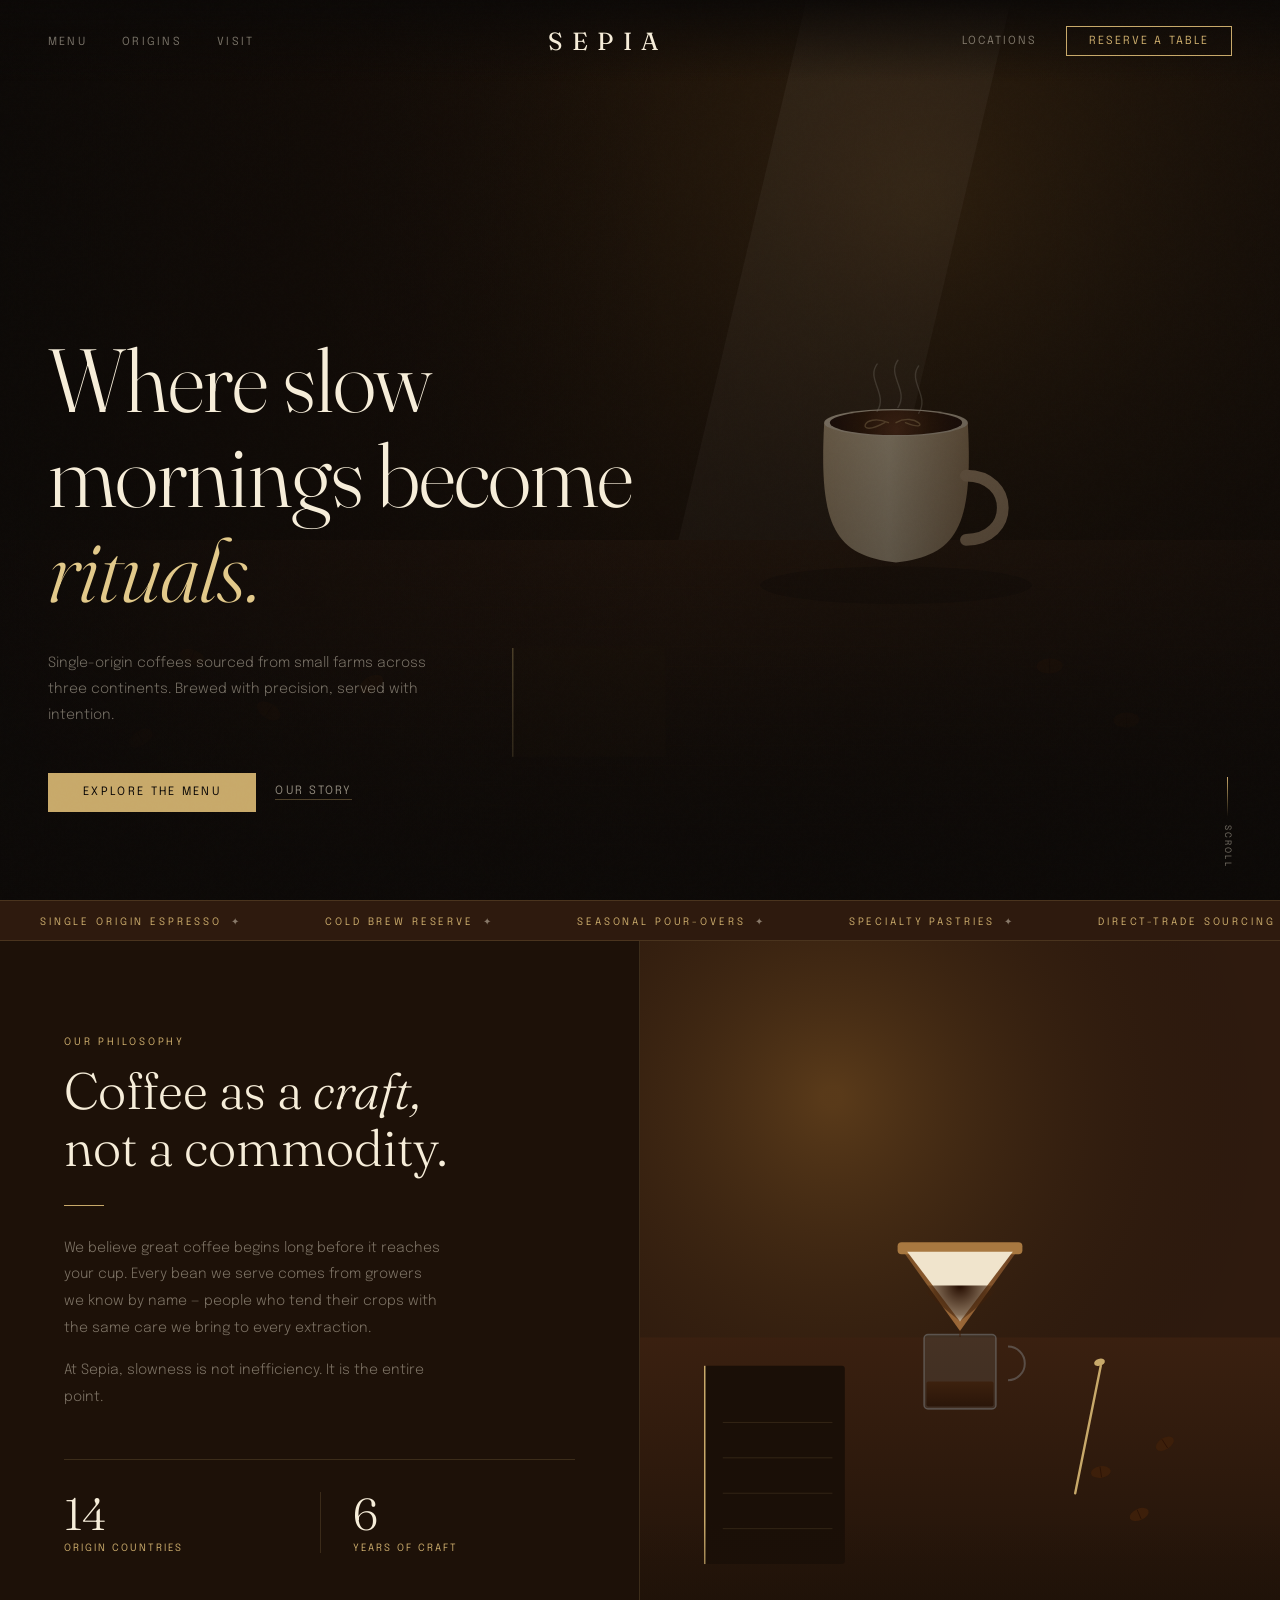
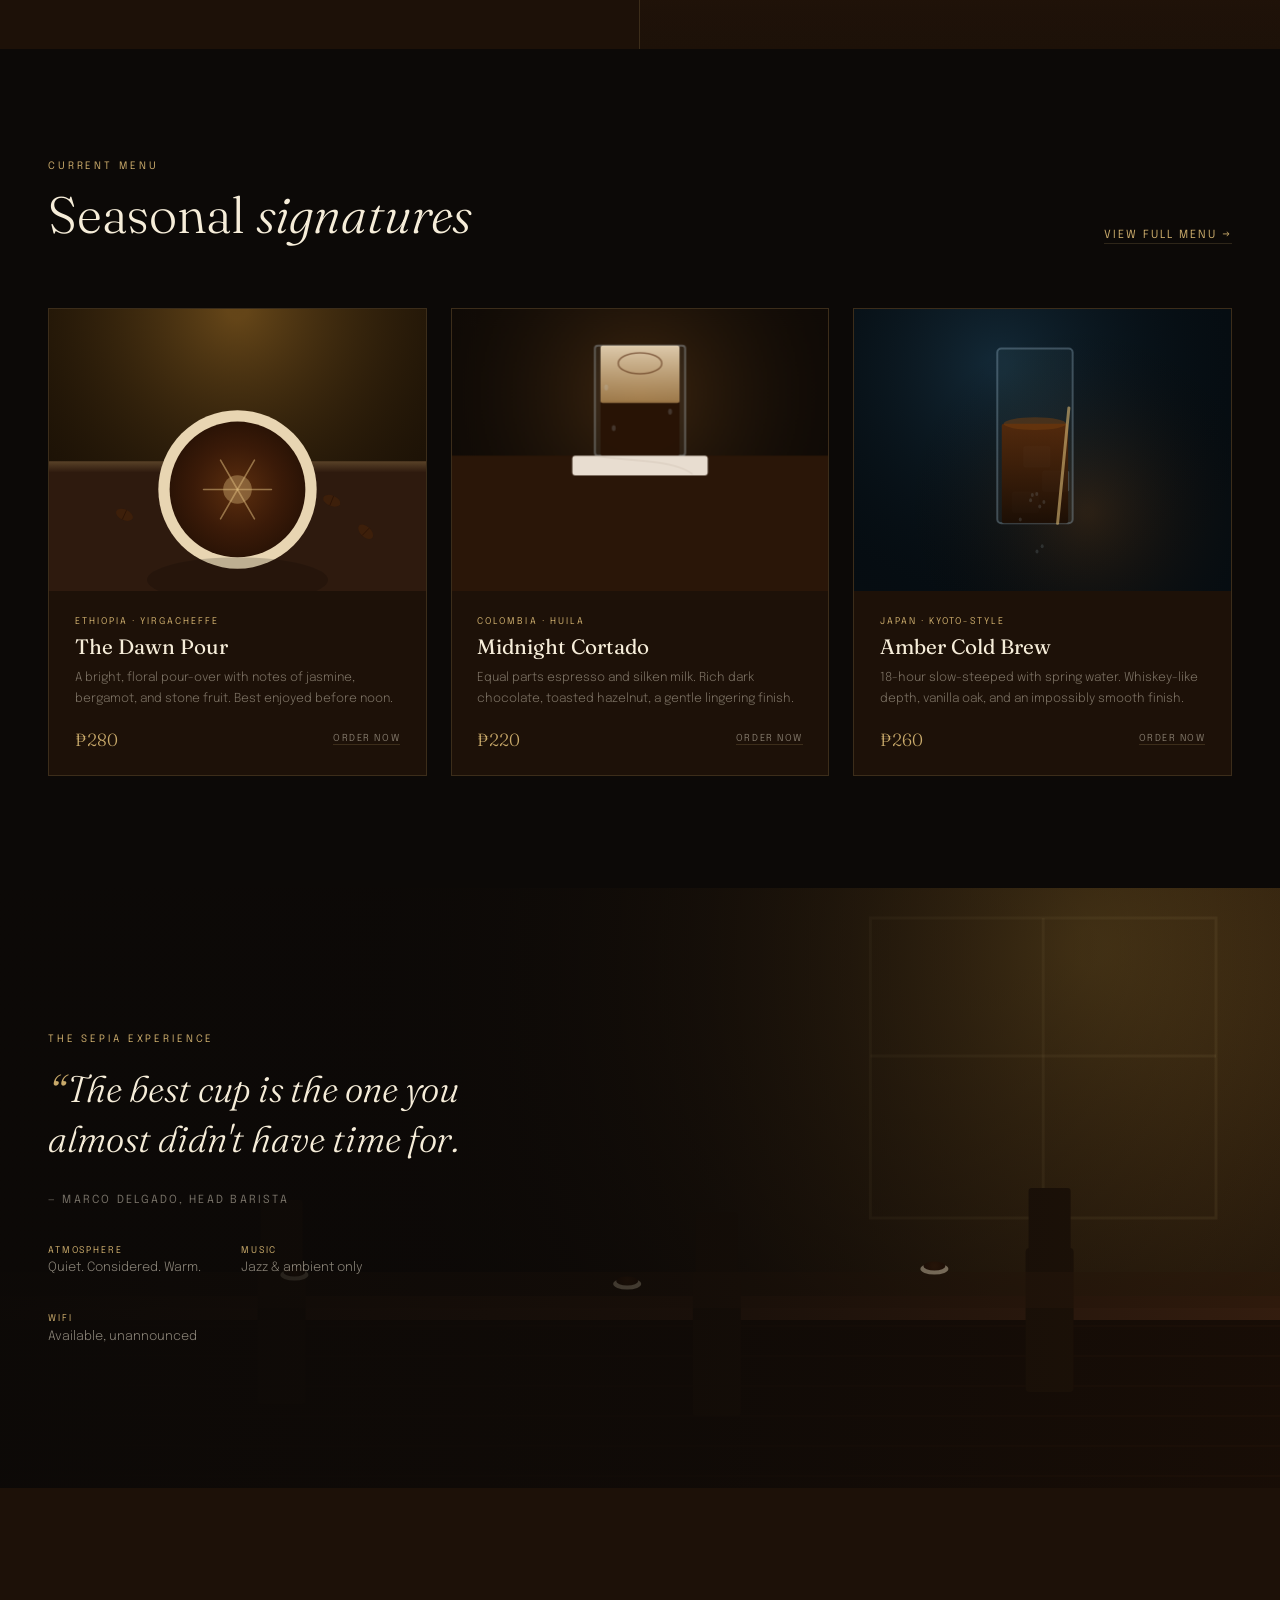
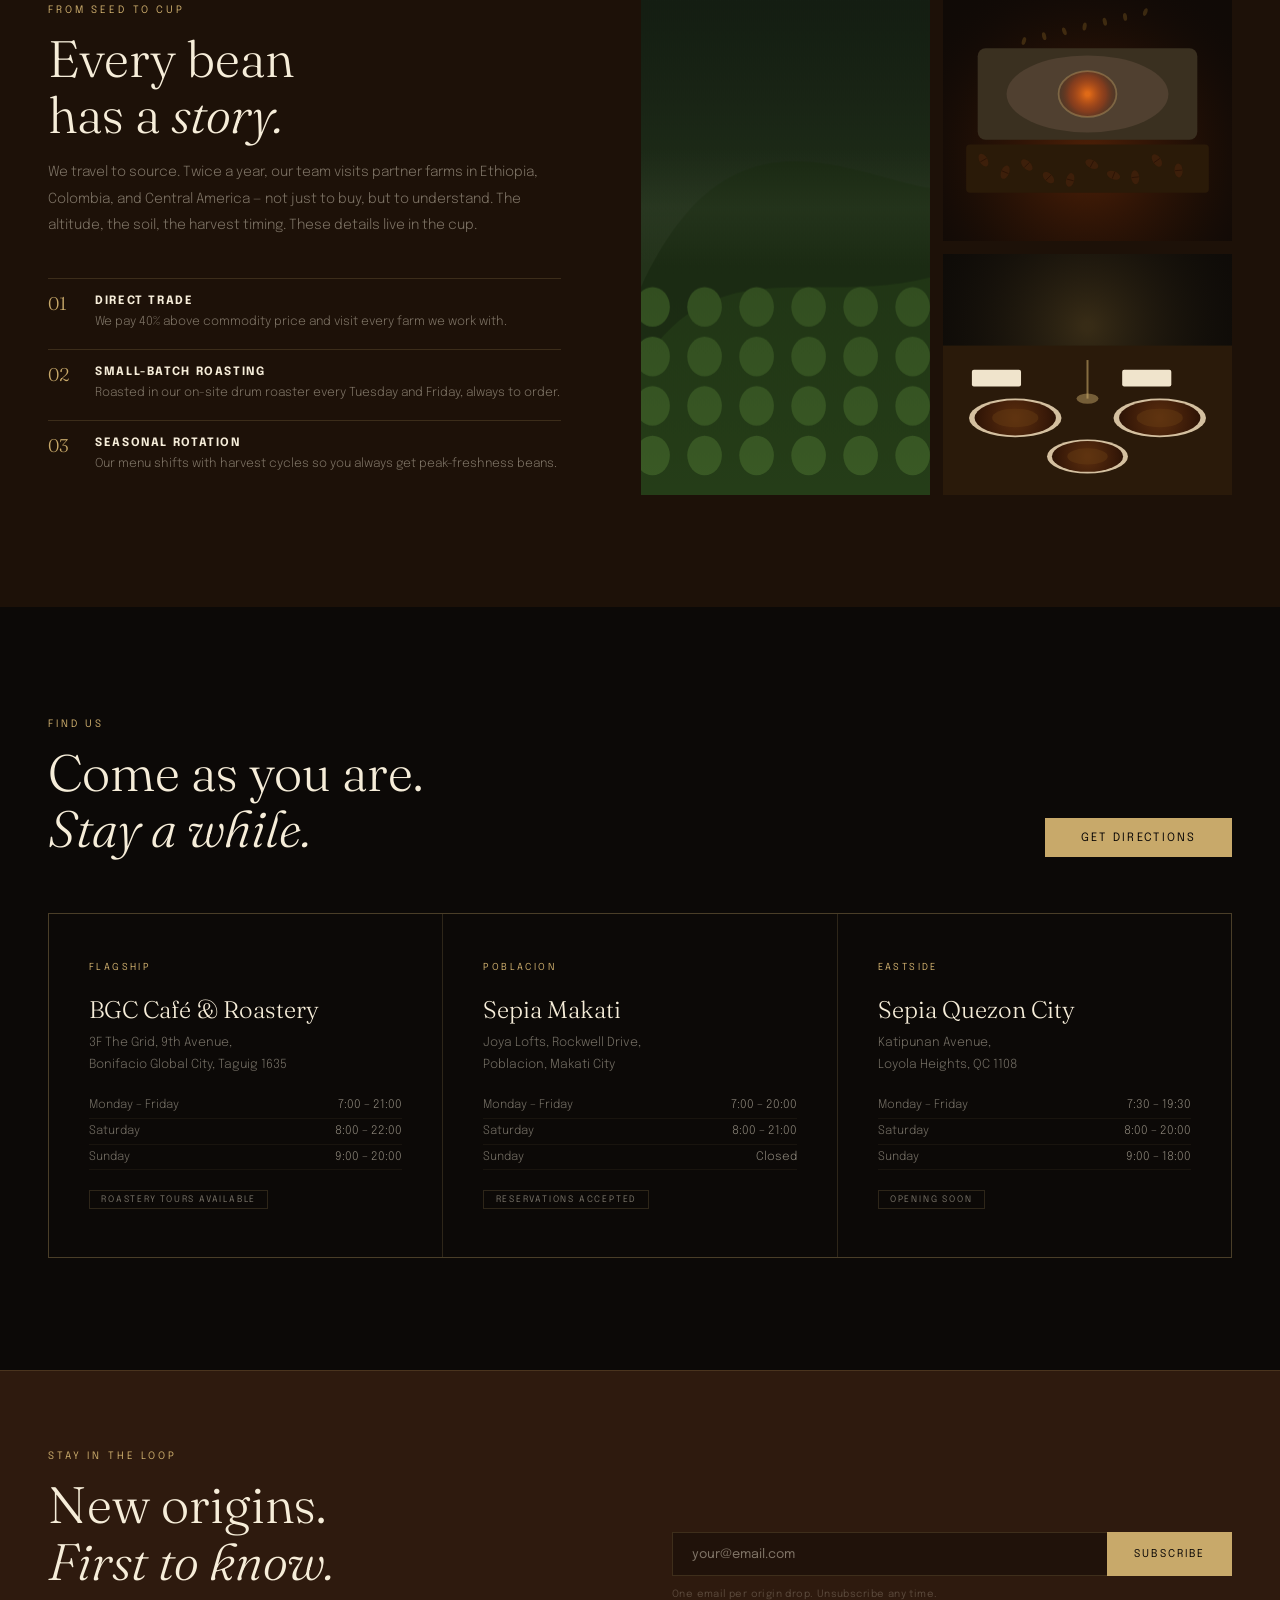
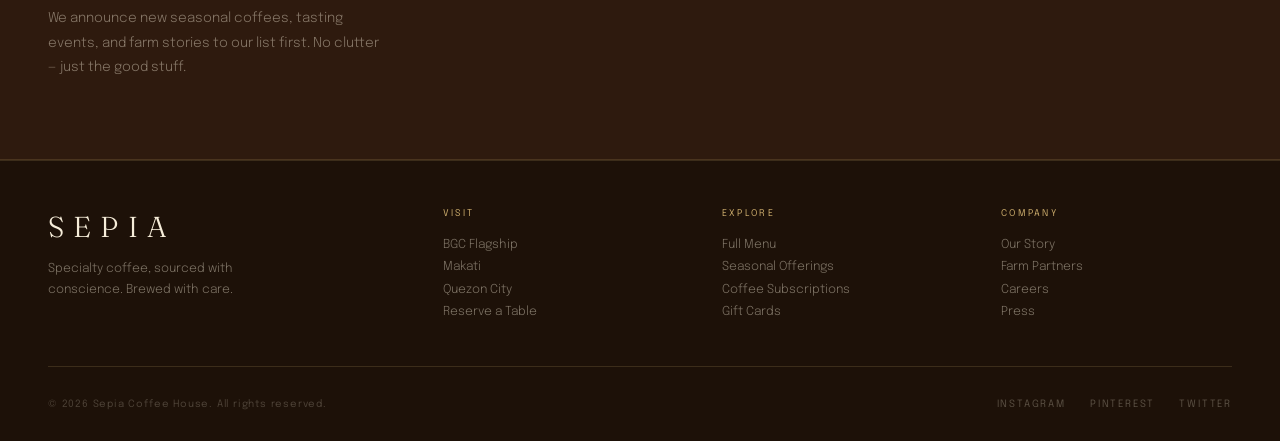
==== Web Development/SEPIA/index.html @ 4ce53b21 "Add files via upload" ====
<!DOCTYPE html>
<html lang="en">
<head>
  <meta charset="UTF-8">
  <meta name="viewport" content="width=device-width, initial-scale=1.0">
  <title>SEPIA — Specialty Coffee House</title>
  <link rel="preconnect" href="https://fonts.googleapis.com">
  <link href="https://fonts.googleapis.com/css2?family=Fraunces:ital,opsz,wght@0,9..144,300;0,9..144,400;1,9..144,300;1,9..144,400&family=Epilogue:wght@300;400;500&display=swap" rel="stylesheet">
  <link rel="stylesheet" href="style.css">
</head>
<body>

  <nav id="mainNav">
    <ul class="nav-links">
      <li><a href="menu.html">Menu</a></li>
      <li><a href="#origins">Origins</a></li>
      <li><a href="#visit">Visit</a></li>
    </ul>
    <a href="#" class="brand">SEPIA</a>
    <div class="nav-actions">
      <a href="#visit">Locations</a>
      <a href="#" class="nav-reserve">Reserve a Table</a>
    </div>
  </nav>

  <section class="hero">
    <canvas id="heroCanvas"></canvas>
    <div class="hero-overlay"></div>
    <div class="hero-content">
      <h1 class="hero-h1">Where slow<br>mornings become<br><em>rituals.</em></h1>
      <p class="hero-sub">Single-origin coffees sourced from small farms across three continents. Brewed with precision, served with intention.</p>
      <div class="hero-btns">
        <a href="menu.html" class="btn-primary">Explore the Menu</a>
        <a href="#origins" class="btn-ghost">Our Story</a>
      </div>
    </div>
    <div class="hero-scroll-hint">
      <div class="scroll-line-v"></div>
      <span class="scroll-text">Scroll</span>
    </div>
  </section>

  <div class="marquee">
    <div class="marquee-track">
      <span class="marquee-item">Single Origin Espresso <span class="marquee-dot">✦</span></span>
      <span class="marquee-item">Cold Brew Reserve <span class="marquee-dot">✦</span></span>
      <span class="marquee-item">Seasonal Pour-Overs <span class="marquee-dot">✦</span></span>
      <span class="marquee-item">Specialty Pastries <span class="marquee-dot">✦</span></span>
      <span class="marquee-item">Direct-Trade Sourcing <span class="marquee-dot">✦</span></span>
      <span class="marquee-item">Café &amp; Roastery <span class="marquee-dot">✦</span></span>
      <span class="marquee-item">Single Origin Espresso <span class="marquee-dot">✦</span></span>
      <span class="marquee-item">Cold Brew Reserve <span class="marquee-dot">✦</span></span>
      <span class="marquee-item">Seasonal Pour-Overs <span class="marquee-dot">✦</span></span>
      <span class="marquee-item">Specialty Pastries <span class="marquee-dot">✦</span></span>
      <span class="marquee-item">Direct-Trade Sourcing <span class="marquee-dot">✦</span></span>
      <span class="marquee-item">Café &amp; Roastery <span class="marquee-dot">✦</span></span>
    </div>
  </div>

  <section class="philosophy">
    <div class="phil-left reveal">
      <p class="section-eyebrow">Our Philosophy</p>
      <h2 class="section-title">Coffee as a <em>craft,</em><br>not a commodity.</h2>
      <div class="divider"></div>
      <p class="phil-body">We believe great coffee begins long before it reaches your cup. Every bean we serve comes from growers we know by name — people who tend their crops with the same care we bring to every extraction.</p>
      <p class="phil-body">At Sepia, slowness is not inefficiency. It is the entire point.</p>
      <div class="phil-stats">
        <div class="phil-stat"><div class="stat-num">14</div><div class="stat-label">Origin Countries</div></div>
        <div class="phil-stat"><div class="stat-num">6</div><div class="stat-label">Years of Craft</div></div>
      </div>
    </div>
    <div class="phil-right reveal reveal-delay1">
      <canvas id="philCanvas"></canvas>
    </div>
  </section>

  <section class="menu-section" id="menu">
    <div class="menu-header reveal">
      <div>
        <p class="section-eyebrow">Current Menu</p>
        <h2 class="section-title">Seasonal <em>signatures</em></h2>
      </div>
      <a href="menu.html" class="menu-link">View Full Menu →</a>
    </div>
    <div class="menu-grid">
      <div class="menu-card reveal">
        <div class="mc-canvas-wrap"><canvas id="mc0"></canvas></div>
        <div class="mc-body">
          <div class="mc-origin">Ethiopia · Yirgacheffe</div>
          <div class="mc-name">The Dawn Pour</div>
          <p class="mc-desc">A bright, floral pour-over with notes of jasmine, bergamot, and stone fruit. Best enjoyed before noon.</p>
          <div class="mc-footer"><span class="mc-price">₱280</span><button class="mc-order">Order Now</button></div>
        </div>
      </div>
      <div class="menu-card reveal reveal-delay1">
        <div class="mc-canvas-wrap"><canvas id="mc1"></canvas></div>
        <div class="mc-body">
          <div class="mc-origin">Colombia · Huila</div>
          <div class="mc-name">Midnight Cortado</div>
          <p class="mc-desc">Equal parts espresso and silken milk. Rich dark chocolate, toasted hazelnut, a gentle lingering finish.</p>
          <div class="mc-footer"><span class="mc-price">₱220</span><button class="mc-order">Order Now</button></div>
        </div>
      </div>
      <div class="menu-card reveal reveal-delay2">
        <div class="mc-canvas-wrap"><canvas id="mc2"></canvas></div>
        <div class="mc-body">
          <div class="mc-origin">Japan · Kyoto-style</div>
          <div class="mc-name">Amber Cold Brew</div>
          <p class="mc-desc">18-hour slow-steeped with spring water. Whiskey-like depth, vanilla oak, and an impossibly smooth finish.</p>
          <div class="mc-footer"><span class="mc-price">₱260</span><button class="mc-order">Order Now</button></div>
        </div>
      </div>
    </div>
  </section>

  <section class="experience">
    <canvas id="expCanvas"></canvas>
    <div class="exp-overlay"></div>
    <div class="exp-content reveal">
      <p class="section-eyebrow">The Sepia Experience</p>
      <blockquote class="exp-quote">The best cup is the one you almost didn't have time for.</blockquote>
      <p class="exp-author">— Marco Delgado, Head Barista</p>
      <div class="exp-details">
        <div><div class="ed-label">Atmosphere</div><div class="ed-val">Quiet. Considered. Warm.</div></div>
        <div><div class="ed-label">Music</div><div class="ed-val">Jazz &amp; ambient only</div></div>
        <div><div class="ed-label">Wifi</div><div class="ed-val">Available, unannounced</div></div>
      </div>
    </div>
  </section>

  <section class="origins" id="origins">
    <div class="origins-inner">
      <div class="origins-left reveal">
        <p class="section-eyebrow">From Seed to Cup</p>
        <h2 class="section-title">Every bean<br>has a <em>story.</em></h2>
        <p class="origins-body">We travel to source. Twice a year, our team visits partner farms in Ethiopia, Colombia, and Central America — not just to buy, but to understand. The altitude, the soil, the harvest timing. These details live in the cup.</p>
        <div class="origins-list">
          <div class="origin-item"><span class="origin-num">01</span><div class="origin-text"><h4>Direct Trade</h4><p>We pay 40% above commodity price and visit every farm we work with.</p></div></div>
          <div class="origin-item"><span class="origin-num">02</span><div class="origin-text"><h4>Small-Batch Roasting</h4><p>Roasted in our on-site drum roaster every Tuesday and Friday, always to order.</p></div></div>
          <div class="origin-item"><span class="origin-num">03</span><div class="origin-text"><h4>Seasonal Rotation</h4><p>Our menu shifts with harvest cycles so you always get peak-freshness beans.</p></div></div>
        </div>
      </div>
      <div class="origins-right reveal reveal-delay1">
        <div class="origin-img"><canvas id="og0"></canvas></div>
        <div class="origin-img"><canvas id="og1"></canvas></div>
        <div class="origin-img"><canvas id="og2"></canvas></div>
      </div>
    </div>
  </section>

  <section class="visit" id="visit">
    <div class="visit-header reveal">
      <div>
        <p class="section-eyebrow">Find Us</p>
        <h2 class="section-title">Come as you are.<br><em>Stay a while.</em></h2>
      </div>
      <a href="#" class="btn-primary btn-align-end">Get Directions</a>
    </div>
    <div class="visit-inner">
      <div class="visit-col">
        <div class="vc-label">Flagship</div>
        <div class="vc-name">BGC Café &amp; Roastery</div>
        <p class="vc-address">3F The Grid, 9th Avenue,<br>Bonifacio Global City, Taguig 1635</p>
        <div class="vc-hours">
          <div class="vc-hour-row"><span>Monday – Friday</span><span>7:00 – 21:00</span></div>
          <div class="vc-hour-row"><span>Saturday</span><span>8:00 – 22:00</span></div>
          <div class="vc-hour-row"><span>Sunday</span><span>9:00 – 20:00</span></div>
        </div>
        <span class="vc-tag">Roastery Tours Available</span>
      </div>
      <div class="visit-col">
        <div class="vc-label">Poblacion</div>
        <div class="vc-name">Sepia Makati</div>
        <p class="vc-address">Joya Lofts, Rockwell Drive,<br>Poblacion, Makati City</p>
        <div class="vc-hours">
          <div class="vc-hour-row"><span>Monday – Friday</span><span>7:00 – 20:00</span></div>
          <div class="vc-hour-row"><span>Saturday</span><span>8:00 – 21:00</span></div>
          <div class="vc-hour-row"><span>Sunday</span><span>Closed</span></div>
        </div>
        <span class="vc-tag">Reservations Accepted</span>
      </div>
      <div class="visit-col">
        <div class="vc-label">Eastside</div>
        <div class="vc-name">Sepia Quezon City</div>
        <p class="vc-address">Katipunan Avenue,<br>Loyola Heights, QC 1108</p>
        <div class="vc-hours">
          <div class="vc-hour-row"><span>Monday – Friday</span><span>7:30 – 19:30</span></div>
          <div class="vc-hour-row"><span>Saturday</span><span>8:00 – 20:00</span></div>
          <div class="vc-hour-row"><span>Sunday</span><span>9:00 – 18:00</span></div>
        </div>
        <span class="vc-tag">Opening Soon</span>
      </div>
    </div>
  </section>

  <section class="newsletter">
    <div>
      <p class="section-eyebrow">Stay in the Loop</p>
      <h2 class="section-title">New origins.<br><em>First to know.</em></h2>
      <p class="nl-body">We announce new seasonal coffees, tasting events, and farm stories to our list first. No clutter — just the good stuff.</p>
    </div>
    <div>
      <div class="nl-row">
        <input class="nl-input" type="email" placeholder="your@email.com">
        <button class="nl-submit">Subscribe</button>
      </div>
      <p class="nl-note">One email per origin drop. Unsubscribe any time.</p>
    </div>
  </section>

  <footer>
    <div class="footer-top">
      <div>
        <div class="footer-brand">SEPIA</div>
        <p class="footer-tagline">Specialty coffee, sourced with conscience. Brewed with care.</p>
      </div>
      <div>
        <div class="footer-col-title">Visit</div>
        <div class="footer-links">
          <a href="#">BGC Flagship</a><a href="#">Makati</a>
          <a href="#">Quezon City</a><a href="#">Reserve a Table</a>
        </div>
      </div>
      <div>
        <div class="footer-col-title">Explore</div>
        <div class="footer-links">
          <a href="#">Full Menu</a><a href="#">Seasonal Offerings</a>
          <a href="#">Coffee Subscriptions</a><a href="#">Gift Cards</a>
        </div>
      </div>
      <div>
        <div class="footer-col-title">Company</div>
        <div class="footer-links">
          <a href="#">Our Story</a><a href="#">Farm Partners</a>
          <a href="#">Careers</a><a href="#">Press</a>
        </div>
      </div>
    </div>
    <div class="footer-bottom">
      <span class="footer-copy">© 2026 Sepia Coffee House. All rights reserved.</span>
      <div class="footer-social">
        <a href="#">Instagram</a><a href="#">Pinterest</a><a href="#">Twitter</a>
      </div>
    </div>
  </footer>

<script src="script.js"></script>
</body>
</html>
---- Web Development/SEPIA/style.css ----
*{margin:0;padding:0;box-sizing:border-box}
:root{
  --ink:#0C0907;--espresso:#1D1108;--roast:#2E1A0E;
  --gold:#C8A96A;--gold-light:#E2C98A;
  --cream:#F6EDD9;--cream-dim:rgba(246,237,217,0.55);
  --cream-faint:rgba(246,237,217,0.12);--mid:rgba(246,237,217,0.45);
  --border:rgba(200,169,106,0.18);
}
html{scroll-behavior:smooth}
body{font-family:'Epilogue',sans-serif;background:var(--ink);color:var(--cream);overflow-x:hidden}
body::before{content:'';position:fixed;inset:0;pointer-events:none;z-index:999;
  background-image:url("data:image/svg+xml,%3Csvg viewBox='0 0 200 200' xmlns='http://www.w3.org/2000/svg'%3E%3Cfilter id='n'%3E%3CfeTurbulence type='fractalNoise' baseFrequency='0.85' numOctaves='4' stitchTiles='stitch'/%3E%3C/filter%3E%3Crect width='100%25' height='100%25' filter='url(%23n)' opacity='0.05'/%3E%3C/svg%3E");
  opacity:0.3;mix-blend-mode:overlay}

/* NAV */
nav{position:fixed;top:0;left:0;right:0;z-index:100;display:flex;justify-content:space-between;align-items:center;padding:1.6rem 3rem;background:linear-gradient(to bottom,rgba(12,9,7,0.95),rgba(12,9,7,0));transition:background 0.4s,padding 0.3s}
nav.scrolled{background:rgba(12,9,7,0.97);padding:1.1rem 3rem;border-bottom:1px solid var(--border)}
.nav-links{display:flex;gap:2.2rem;list-style:none}
.nav-links a{font-size:0.7rem;letter-spacing:0.2em;text-transform:uppercase;color:var(--mid);text-decoration:none;transition:color 0.3s}
.nav-links a:hover{color:var(--cream)}
.brand{font-family:'Fraunces',serif;font-size:1.55rem;font-weight:400;letter-spacing:0.38em;color:var(--cream);text-decoration:none}
.nav-actions{display:flex;gap:1.8rem;align-items:center}
.nav-actions a{font-size:0.7rem;letter-spacing:0.18em;text-transform:uppercase;color:var(--mid);text-decoration:none;transition:color 0.3s}
.nav-actions a:hover{color:var(--cream)}
.nav-reserve{padding:0.5rem 1.4rem;border:1px solid var(--gold);color:var(--gold)!important;transition:all 0.3s!important}
.nav-reserve:hover{background:var(--gold)!important;color:var(--ink)!important}

/* HERO */
.hero{position:relative;height:100vh;min-height:620px;display:flex;flex-direction:column;justify-content:flex-end;padding:0 3rem 5.5rem;overflow:hidden}
#heroCanvas{position:absolute;inset:0;width:100%;height:100%;display:block}
.hero-overlay{position:absolute;inset:0;background:linear-gradient(155deg,rgba(12,9,7,0.1) 0%,rgba(12,9,7,0.5) 50%,rgba(12,9,7,0.94) 100%)}
.hero-content{position:relative;z-index:2;max-width:740px}
.hero-tag{font-size:0.68rem;letter-spacing:0.28em;text-transform:uppercase;color:var(--gold);margin-bottom:1.6rem;opacity:0;animation:riseIn 0.8s 0.4s forwards}
.hero-h1{font-family:'Fraunces',serif;font-size:clamp(3rem,7vw,5.8rem);font-weight:300;line-height:1.06;letter-spacing:-0.01em;color:var(--cream);margin-bottom:2rem;opacity:0;animation:riseIn 0.9s 0.65s forwards}
.hero-h1 em{font-style:italic;color:var(--gold-light)}
.hero-sub{font-size:0.88rem;font-weight:300;color:var(--mid);line-height:1.85;max-width:400px;margin-bottom:2.8rem;opacity:0;animation:riseIn 0.8s 0.9s forwards}
.hero-btns{display:flex;gap:1.2rem;align-items:center;opacity:0;animation:riseIn 0.8s 1.1s forwards}
.btn-primary{padding:0.85rem 2.2rem;background:var(--gold);color:var(--ink);font-family:'Epilogue',sans-serif;font-size:0.72rem;letter-spacing:0.2em;text-transform:uppercase;border:none;cursor:pointer;transition:background 0.3s;text-decoration:none;display:inline-block}
.btn-primary:hover{background:var(--gold-light)}
.btn-ghost{font-size:0.72rem;letter-spacing:0.18em;text-transform:uppercase;color:var(--cream-dim);border:none;background:none;cursor:pointer;border-bottom:1px solid rgba(200,169,106,0.35);padding-bottom:2px;transition:color 0.3s,border-color 0.3s;text-decoration:none;display:inline-block}
.btn-ghost:hover{color:var(--cream);border-color:var(--gold)}
.hero-scroll-hint{position:absolute;bottom:2rem;right:3rem;z-index:2;display:flex;flex-direction:column;align-items:center;gap:0.5rem;opacity:0;animation:fadeIn 0.8s 1.8s forwards}
.scroll-line-v{width:1px;height:40px;background:linear-gradient(to bottom,var(--gold),transparent);animation:scrollPulse 2.2s 2s infinite}
.scroll-text{font-size:0.55rem;letter-spacing:0.24em;text-transform:uppercase;color:var(--mid);writing-mode:vertical-rl}

/* MARQUEE */
.marquee{background:var(--roast);border-top:1px solid var(--border);border-bottom:1px solid var(--border);padding:0.85rem 0;overflow:hidden}
.marquee-track{display:flex;width:max-content;animation:marqueeScroll 30s linear infinite}
.marquee-item{font-size:0.64rem;letter-spacing:0.28em;text-transform:uppercase;color:var(--gold);white-space:nowrap;padding:0 2.5rem}
.marquee-dot{color:var(--mid);margin:0 0.2rem}

/* SHARED */
.section-eyebrow{font-size:0.64rem;letter-spacing:0.28em;text-transform:uppercase;color:var(--gold);margin-bottom:1rem}
.section-title{font-family:'Fraunces',serif;font-size:clamp(1.9rem,4.2vw,3.2rem);font-weight:300;line-height:1.1;color:var(--cream)}
.section-title em{font-style:italic}
.divider{width:40px;height:1px;background:var(--gold);margin:1.8rem 0}

/* PHILOSOPHY */
.philosophy{display:grid;grid-template-columns:1fr 1fr;min-height:560px}
.phil-left{background:var(--espresso);padding:6rem 4rem;display:flex;flex-direction:column;justify-content:center;border-right:1px solid var(--border)}
.phil-body{font-size:0.88rem;font-weight:300;color:var(--mid);line-height:1.9;max-width:380px}
.phil-left .phil-body + .phil-body{margin-top:1rem}
.phil-stats{display:grid;grid-template-columns:1fr 1fr;gap:0;margin-top:3rem;border-top:1px solid var(--border);padding-top:2rem}
.phil-stat{padding:0 2rem 0 0}
.phil-stat+.phil-stat{padding:0 0 0 2rem;border-left:1px solid var(--border)}
.stat-num{font-family:'Fraunces',serif;font-size:2.8rem;font-weight:300;color:var(--cream);line-height:1}
.stat-label{font-size:0.63rem;letter-spacing:0.2em;text-transform:uppercase;color:var(--gold);margin-top:0.4rem}
.phil-right{position:relative;overflow:hidden;background:var(--roast);min-height:480px}
.phil-right canvas{width:100%;height:100%;display:block}

/* MENU */
.menu-section{padding:7rem 3rem;background:var(--ink)}
.menu-header{display:flex;justify-content:space-between;align-items:flex-end;margin-bottom:4rem}
.menu-link{font-size:0.7rem;letter-spacing:0.18em;text-transform:uppercase;color:var(--gold);text-decoration:none;border-bottom:1px solid var(--border);padding-bottom:2px;transition:border-color 0.3s}
.menu-link:hover{border-color:var(--gold)}
.menu-grid{display:grid;grid-template-columns:repeat(3,1fr);gap:1.5rem}
.menu-card{background:var(--espresso);border:1px solid var(--border);overflow:hidden;cursor:pointer;transition:border-color 0.35s,transform 0.4s}
.menu-card:hover{border-color:var(--gold);transform:translateY(-5px)}
.mc-canvas-wrap{aspect-ratio:4/3;overflow:hidden;position:relative;background:var(--roast)}
.mc-canvas-wrap canvas{width:100%;height:100%;display:block;transition:transform 0.6s ease}
.menu-card:hover .mc-canvas-wrap canvas{transform:scale(1.04)}
.mc-body{padding:1.6rem}
.mc-origin{font-size:0.58rem;letter-spacing:0.22em;text-transform:uppercase;color:var(--gold);margin-bottom:0.5rem}
.mc-name{font-family:'Fraunces',serif;font-size:1.3rem;font-weight:400;color:var(--cream);margin-bottom:0.5rem}
.mc-desc{font-size:0.77rem;color:var(--mid);line-height:1.75;font-weight:300;margin-bottom:1.2rem}
.mc-footer{display:flex;justify-content:space-between;align-items:center}
.mc-price{font-family:'Fraunces',serif;font-size:1.1rem;font-weight:300;color:var(--gold)}
.mc-order{font-size:0.6rem;letter-spacing:0.16em;text-transform:uppercase;color:var(--mid);cursor:pointer;background:none;border:none;border-bottom:1px solid var(--border);padding-bottom:1px;font-family:'Epilogue',sans-serif;transition:color 0.3s,border-color 0.3s}
.mc-order:hover{color:var(--cream);border-color:var(--gold)}

/* EXPERIENCE */
.experience{position:relative;overflow:hidden;min-height:600px;display:flex;align-items:center}
#expCanvas{position:absolute;inset:0;width:100%;height:100%;display:block}
.exp-overlay{position:absolute;inset:0;background:linear-gradient(to right,rgba(12,9,7,0.97) 0%,rgba(12,9,7,0.7) 55%,rgba(12,9,7,0.15) 100%)}
.exp-content{position:relative;z-index:2;padding:6rem 3rem;max-width:560px}
.exp-quote{font-family:'Fraunces',serif;font-style:italic;font-size:clamp(1.5rem,3.2vw,2.3rem);font-weight:300;line-height:1.38;color:var(--cream);margin:1.2rem 0 1.8rem}
.exp-quote::before{content:'\201C';color:var(--gold);font-size:3rem;line-height:0;vertical-align:-0.5rem;margin-right:0.2rem}
.exp-author{font-size:0.7rem;letter-spacing:0.2em;text-transform:uppercase;color:var(--mid)}
.exp-details{margin-top:2.5rem;display:flex;gap:2.5rem;flex-wrap:wrap}
.ed-label{font-size:0.58rem;letter-spacing:0.2em;text-transform:uppercase;color:var(--gold);margin-bottom:0.4rem}
.ed-val{font-size:0.8rem;color:var(--cream-dim);font-weight:300}

/* ORIGINS */
.origins{padding:7rem 3rem;background:var(--espresso)}
.origins-inner{display:grid;grid-template-columns:1fr 1.15fr;gap:5rem;align-items:center}
.origins-body{font-size:0.87rem;font-weight:300;color:var(--mid);line-height:1.9;margin-top:1rem}
.origins-list{margin-top:2.5rem;display:flex;flex-direction:column;gap:0}
.origin-item{display:flex;gap:1.2rem;align-items:flex-start;padding:1rem 0;border-top:1px solid var(--border)}
.origin-num{font-family:'Fraunces',serif;font-size:1.15rem;color:var(--gold);font-weight:300;line-height:1;flex-shrink:0;width:28px}
.origin-text h4{font-size:0.72rem;letter-spacing:0.14em;text-transform:uppercase;color:var(--cream);margin-bottom:0.3rem}
.origin-text p{font-size:0.77rem;color:var(--mid);line-height:1.7;font-weight:300}
.origins-right{display:grid;grid-template-columns:1fr 1fr;grid-template-rows:auto auto;gap:0.8rem}
.origin-img{position:relative;overflow:hidden;background:var(--roast)}
.origin-img canvas{width:100%;height:100%;display:block}
.origin-img:first-child{grid-row:span 2}
.origin-img:first-child canvas{height:100%;min-height:280px}
.origin-img:not(:first-child) canvas{aspect-ratio:1.2/1;display:block}

/* VISIT */
.visit{padding:7rem 3rem;background:var(--ink)}
.visit-header{display:flex;justify-content:space-between;align-items:flex-end;margin-bottom:3.5rem}
.btn-align-end{align-self:flex-end}
.visit-inner{display:grid;grid-template-columns:1fr 1fr 1fr;gap:1px;background:var(--border);border:1px solid var(--border)}
.visit-col{background:var(--ink);padding:3rem 2.5rem}
.vc-label{font-size:0.6rem;letter-spacing:0.25em;text-transform:uppercase;color:var(--gold);margin-bottom:1.4rem}
.vc-name{font-family:'Fraunces',serif;font-size:1.5rem;font-weight:300;color:var(--cream);margin-bottom:0.5rem}
.vc-address{font-size:0.78rem;color:var(--mid);line-height:1.75;font-weight:300;margin-bottom:1.5rem}
.vc-hours{display:flex;flex-direction:column;gap:0.4rem}
.vc-hour-row{display:flex;justify-content:space-between;font-size:0.74rem;color:var(--mid);font-weight:300;padding-bottom:0.4rem;border-bottom:1px solid rgba(200,169,106,0.07)}
.vc-hour-row span:last-child{color:var(--cream-dim)}
.vc-tag{display:inline-block;font-size:0.56rem;letter-spacing:0.2em;text-transform:uppercase;padding:0.28rem 0.7rem;border:1px solid var(--border);color:var(--mid);margin-top:1.2rem}

/* NEWSLETTER */
.newsletter{background:var(--roast);border-top:1px solid var(--border);border-bottom:1px solid var(--border);padding:5rem 3rem;display:grid;grid-template-columns:1fr 1fr;gap:4rem;align-items:center}
.nl-body{font-size:0.85rem;color:var(--mid);font-weight:300;line-height:1.8;margin-top:1rem;max-width:340px}
.nl-row{display:flex}
.nl-input{flex:1;padding:0.9rem 1.2rem;background:rgba(0,0,0,0.3);border:1px solid var(--border);border-right:none;color:var(--cream);font-family:'Epilogue',sans-serif;font-size:0.8rem;outline:none;transition:border-color 0.3s}
.nl-input::placeholder{color:var(--mid)}
.nl-input:focus{border-color:var(--gold)}
.nl-submit{padding:0.9rem 1.6rem;background:var(--gold);border:1px solid var(--gold);color:var(--ink);font-family:'Epilogue',sans-serif;font-size:0.67rem;letter-spacing:0.18em;text-transform:uppercase;cursor:pointer;transition:background 0.3s;white-space:nowrap}
.nl-submit:hover{background:var(--gold-light)}
.nl-note{font-size:0.63rem;color:rgba(246,237,217,0.22);margin-top:0.8rem;letter-spacing:0.04em}

/* FOOTER */
footer{background:var(--espresso);padding:3rem 3rem 2rem;border-top:1px solid var(--border)}
.footer-top{display:grid;grid-template-columns:1.5fr 1fr 1fr 1fr;gap:3rem;padding-bottom:3rem;border-bottom:1px solid var(--border)}
.footer-brand{font-family:'Fraunces',serif;font-size:1.8rem;font-weight:300;letter-spacing:0.32em;color:var(--cream);margin-bottom:0.9rem}
.footer-tagline{font-size:0.77rem;color:var(--mid);font-weight:300;line-height:1.7;max-width:200px}
.footer-col-title{font-size:0.58rem;letter-spacing:0.25em;text-transform:uppercase;color:var(--gold);margin-bottom:1.2rem}
.footer-links{display:flex;flex-direction:column;gap:0.6rem}
.footer-links a{font-size:0.77rem;color:var(--mid);text-decoration:none;transition:color 0.3s;font-weight:300}
.footer-links a:hover{color:var(--cream)}
.footer-bottom{display:flex;justify-content:space-between;align-items:center;padding-top:2rem;flex-wrap:wrap;gap:1rem}
.footer-copy{font-size:0.63rem;color:rgba(246,237,217,0.22);letter-spacing:0.08em}
.footer-social{display:flex;gap:1.5rem}
.footer-social a{font-size:0.63rem;letter-spacing:0.18em;text-transform:uppercase;color:rgba(246,237,217,0.28);text-decoration:none;transition:color 0.3s}
.footer-social a:hover{color:var(--gold)}

/* ANIMATIONS */
@keyframes riseIn{from{opacity:0;transform:translateY(22px)}to{opacity:1;transform:translateY(0)}}
@keyframes fadeIn{from{opacity:0}to{opacity:1}}
@keyframes marqueeScroll{from{transform:translateX(0)}to{transform:translateX(-50%)}}
@keyframes scrollPulse{0%,100%{opacity:0.4;transform:scaleY(1)}50%{opacity:1;transform:scaleY(1.4)}}

/* SCROLL REVEAL */
.reveal{opacity:0;transform:translateY(20px);transition:opacity 0.8s ease,transform 0.8s ease}
.reveal.visible{opacity:1;transform:translateY(0)}
.reveal-delay1{transition-delay:0.15s}
.reveal-delay2{transition-delay:0.3s}

/* RESPONSIVE */
@media(max-width:1100px){
  nav{padding:1.3rem 2rem}nav.scrolled{padding:0.9rem 2rem}
  .hero{padding:0 2rem 5rem}
  .phil-left{padding:5rem 3rem}
  .menu-section{padding:6rem 2rem}
  .menu-grid{grid-template-columns:repeat(2,1fr)}
  .exp-content{padding:5rem 2rem}
  .origins{padding:6rem 2rem}
  .origins-inner{gap:3.5rem}
  .visit{padding:6rem 2rem}
  .visit-inner{grid-template-columns:1fr 1fr}
  .visit-col:last-child{grid-column:span 2}
  .newsletter{padding:4.5rem 2rem;gap:3rem}
  footer{padding:2.5rem 2rem 1.5rem}
  .footer-top{grid-template-columns:1fr 1fr;gap:2.5rem}
}
@media(max-width:768px){
  nav{padding:1.1rem 1.5rem}nav.scrolled{padding:0.8rem 1.5rem}
  .nav-links{display:none}
  .nav-actions .nav-reserve{display:none}
  .hero{padding:0 1.5rem 4rem;min-height:100svh}
  .hero-h1{font-size:clamp(2.4rem,9vw,3.5rem)}
  .hero-sub{max-width:none;font-size:0.82rem}
  .hero-btns{flex-direction:column;align-items:flex-start;gap:0.9rem}
  .hero-scroll-hint{right:1.5rem;bottom:1.5rem}
  .philosophy{grid-template-columns:1fr}
  .phil-left{padding:4rem 1.8rem}
  .phil-right{min-height:300px}
  .menu-section{padding:5rem 1.5rem}
  .menu-header{flex-direction:column;align-items:flex-start;gap:1rem;margin-bottom:2.5rem}
  .menu-grid{grid-template-columns:1fr;gap:1.2rem}
  .experience{min-height:480px}
  .exp-content{padding:4rem 1.5rem;max-width:none}
  .exp-quote{font-size:clamp(1.4rem,5vw,2rem)}
  .origins{padding:5rem 1.5rem}
  .origins-inner{grid-template-columns:1fr;gap:2.5rem}
  .origins-right{grid-template-columns:1fr 1fr}
  .origin-img:first-child{grid-row:span 1}
  .origin-img:first-child canvas{min-height:180px}
  .visit{padding:5rem 1.5rem}
  .visit-header{flex-direction:column;align-items:flex-start;gap:1.2rem}
  .visit-inner{grid-template-columns:1fr}
  .visit-col:last-child{grid-column:span 1}
  .newsletter{padding:4rem 1.5rem;grid-template-columns:1fr;gap:2rem}
  .nl-body{max-width:none}
  footer{padding:2.5rem 1.5rem 1.5rem}
  .footer-top{grid-template-columns:1fr 1fr;gap:2rem}
  .footer-bottom{flex-direction:column;align-items:flex-start}
}
@media(max-width:480px){
  .hero-h1{font-size:2.1rem}
  .phil-stats{grid-template-columns:1fr;gap:1.5rem}
  .phil-stat+.phil-stat{padding:1.5rem 0 0;border-left:none;border-top:1px solid var(--border)}
  .origins-right{grid-template-columns:1fr}
  .origin-img:first-child canvas{min-height:200px}
  .footer-top{grid-template-columns:1fr}
  .exp-details{gap:1.2rem}
  .nl-row{flex-direction:column}
  .nl-input{border-right:1px solid var(--border)}
  .nl-submit{width:100%}
}
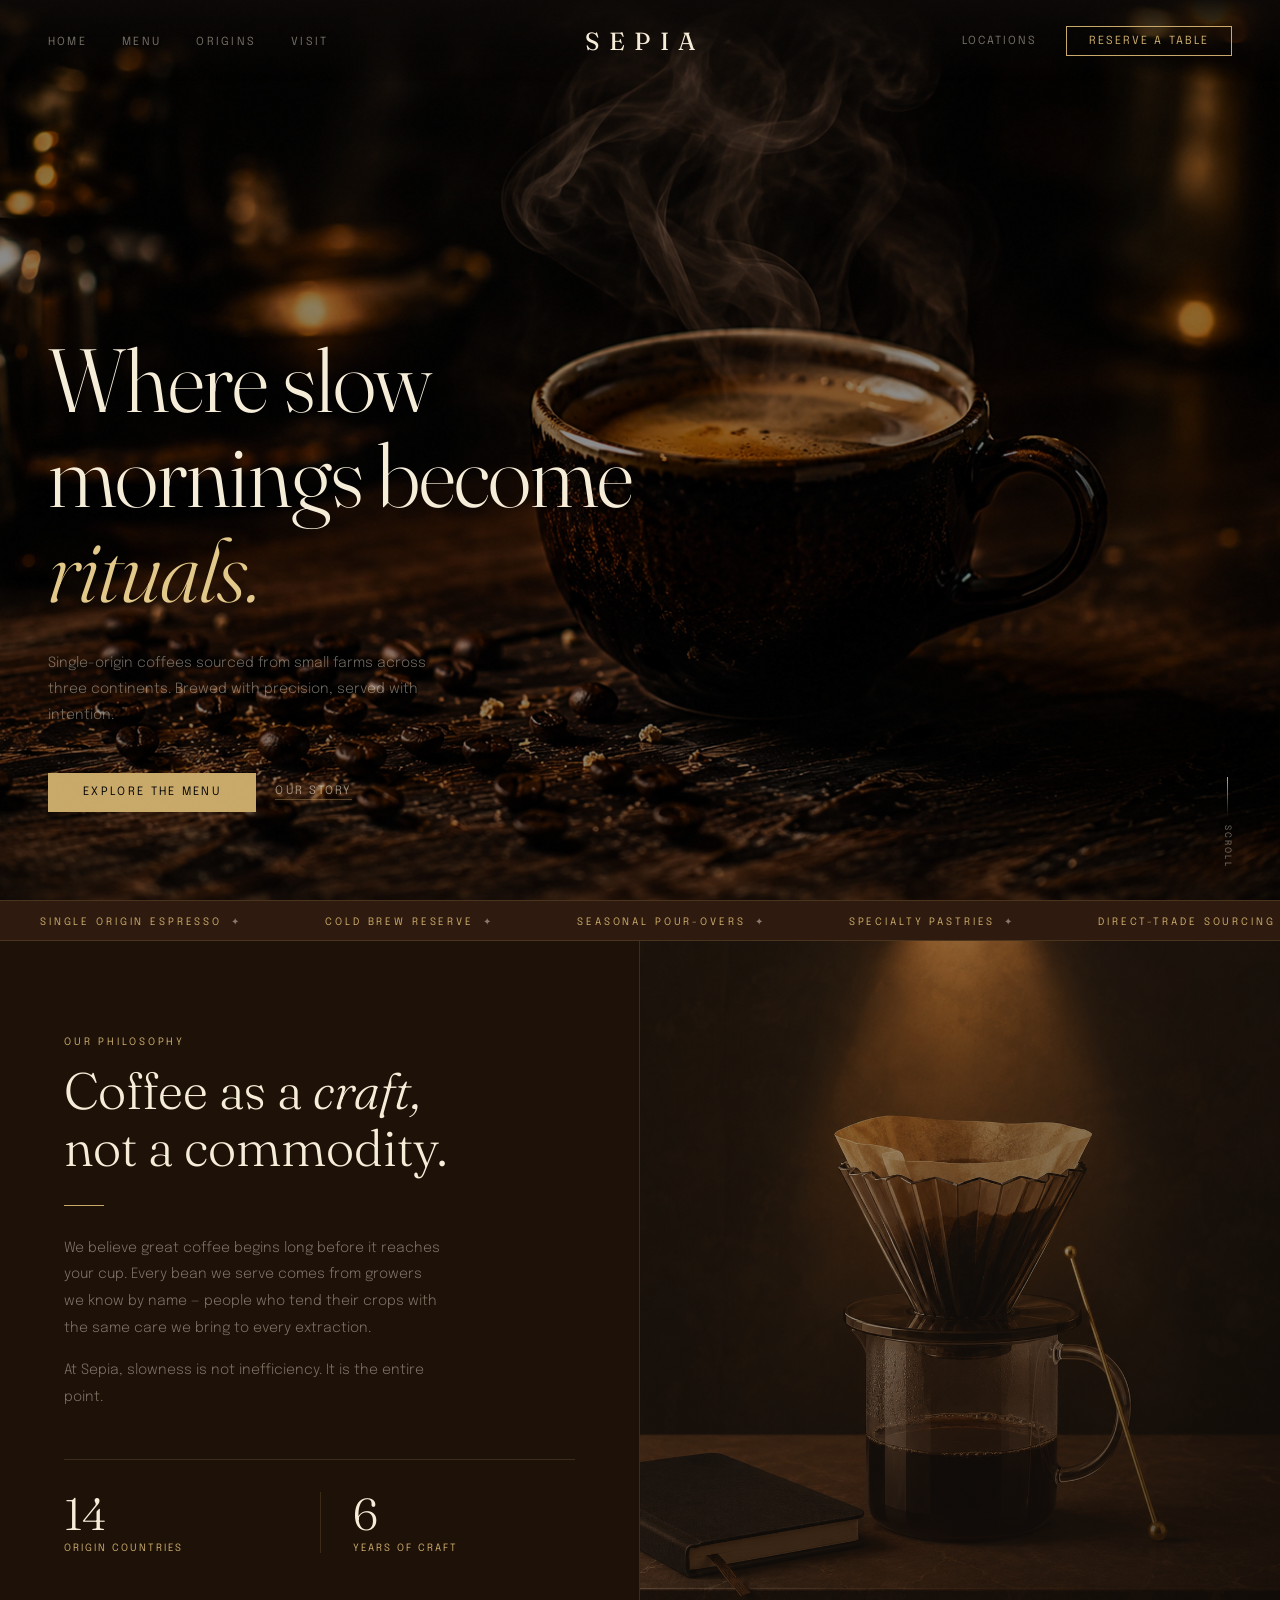
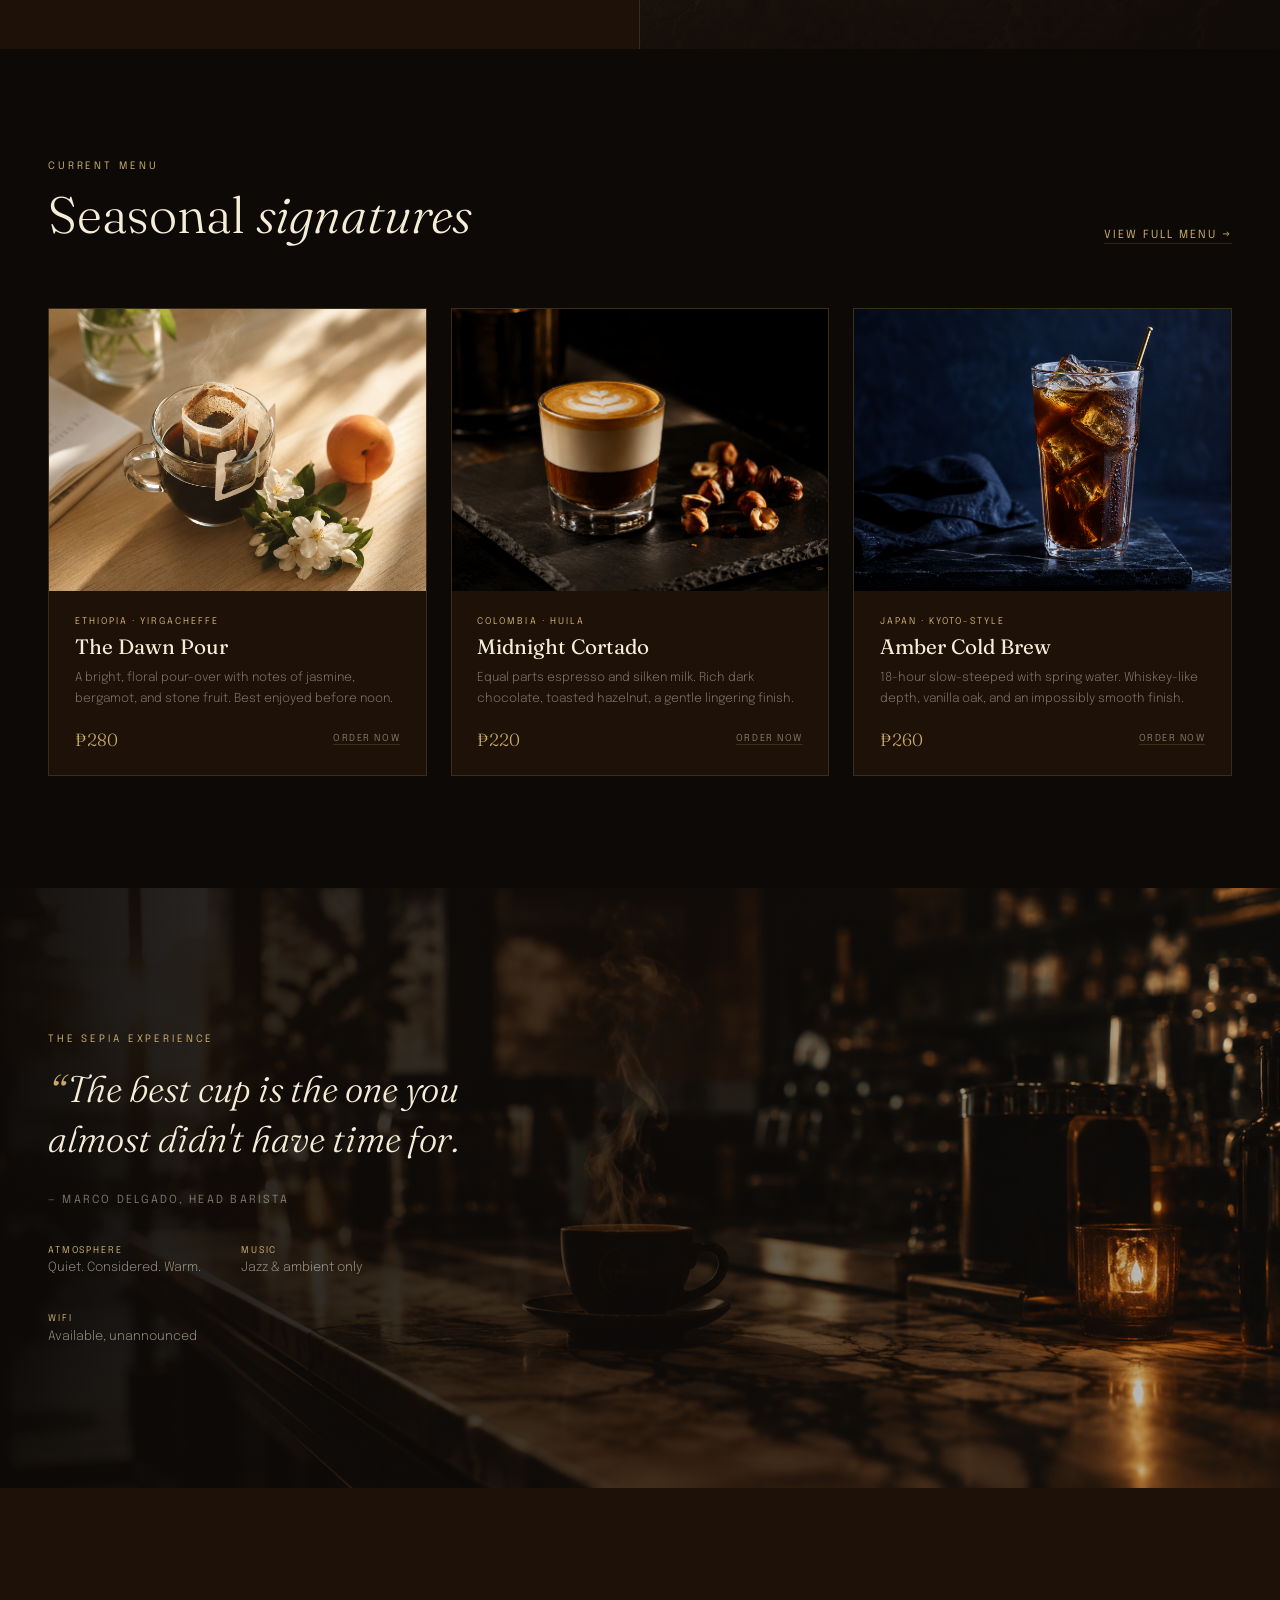
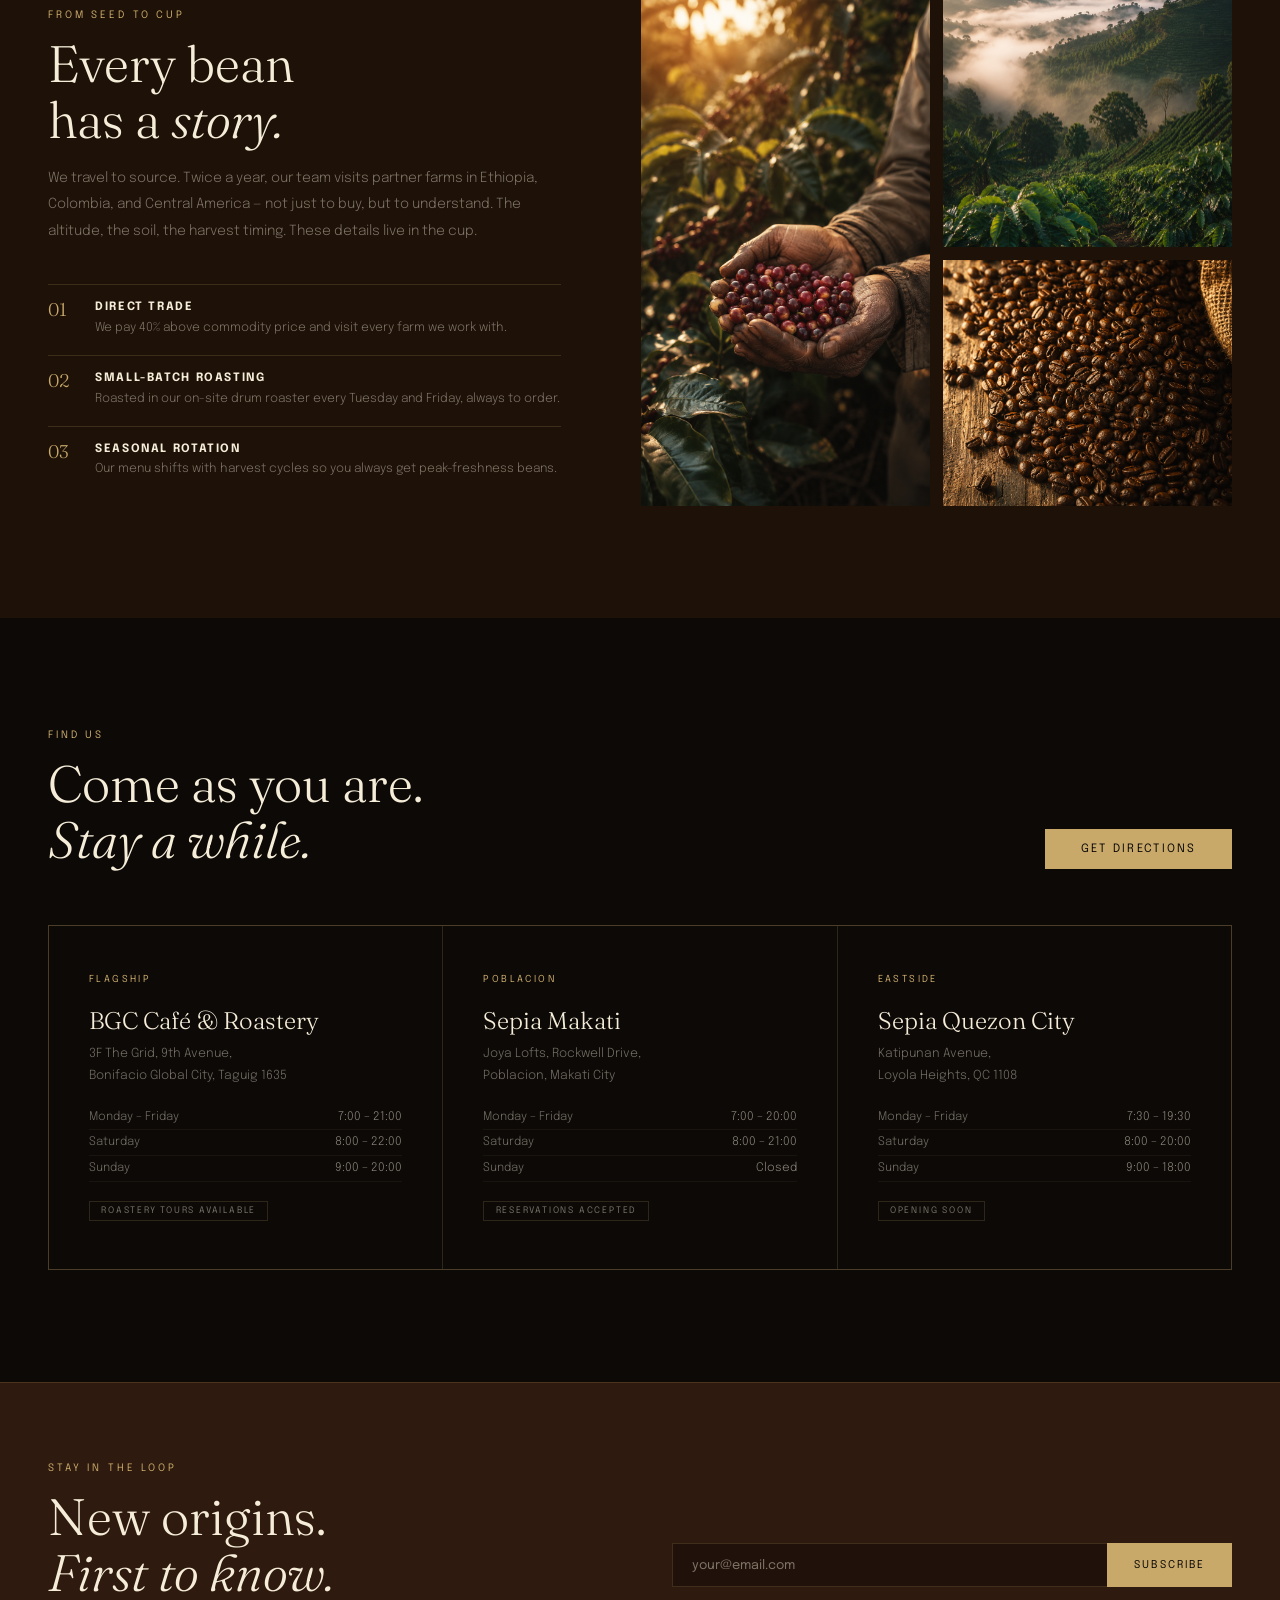
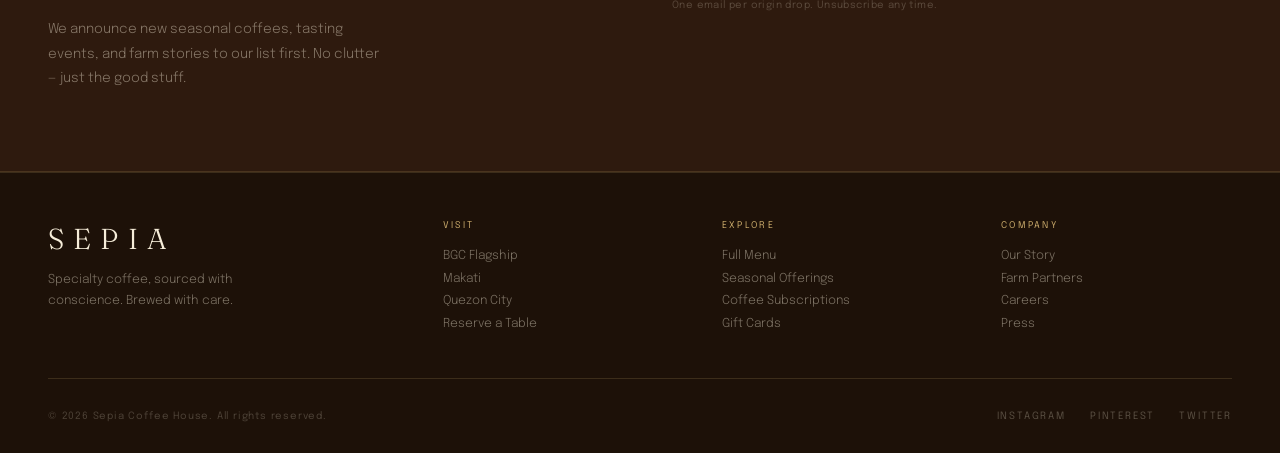
==== commit 54273839: "Add files via upload" ====
--- a/Web Development/SEPIA/index.html
+++ b/Web Development/SEPIA/index.html
@@ -12,6 +12,7 @@
 
   <nav id="mainNav">
     <ul class="nav-links">
+      <li><a href="index.html">Home</a></li>
       <li><a href="menu.html">Menu</a></li>
       <li><a href="#origins">Origins</a></li>
       <li><a href="#visit">Visit</a></li>
@@ -21,11 +22,27 @@
       <a href="#visit">Locations</a>
       <a href="#" class="nav-reserve">Reserve a Table</a>
     </div>
+    <button type="button" class="nav-hamburger" id="navHamburger" aria-label="Open menu" aria-expanded="false">
+      <span></span><span></span><span></span>
+    </button>
   </nav>
 
+  <!-- MOBILE NAV OVERLAY -->
+  <div class="mobile-nav-overlay" id="mobileNavOverlay">
+    <div class="mobile-nav-inner">
+      <button type="button" class="mobile-nav-close" id="mobileNavClose" aria-label="Close menu">✕</button>
+      <nav class="mobile-nav-links">
+        <a href="index.html">Home</a>
+        <a href="menu.html">Menu</a>
+        <a href="#origins">Origins</a>
+        <a href="#visit">Visit</a>
+        <a href="#visit">Locations</a>
+      </nav>
+      <a href="#" class="mobile-reserve">Reserve a Table</a>
+    </div>
+  </div>
+
   <section class="hero">
-    <canvas id="heroCanvas"></canvas>
-    <div class="hero-overlay"></div>
     <div class="hero-content">
       <h1 class="hero-h1">Where slow<br>mornings become<br><em>rituals.</em></h1>
       <p class="hero-sub">Single-origin coffees sourced from small farms across three continents. Brewed with precision, served with intention.</p>
@@ -71,6 +88,7 @@
     </div>
     <div class="phil-right reveal reveal-delay1">
       <canvas id="philCanvas"></canvas>
+      <div class="phil-overlay"></div>
     </div>
   </section>
 
@@ -114,7 +132,7 @@
   </section>
 
   <section class="experience">
-    <canvas id="expCanvas"></canvas>
+    <canvas id="expCanvas" width="1100" height="600"></canvas>
     <div class="exp-overlay"></div>
     <div class="exp-content reveal">
       <p class="section-eyebrow">The Sepia Experience</p>
@@ -141,7 +159,7 @@
         </div>
       </div>
       <div class="origins-right reveal reveal-delay1">
-        <div class="origin-img"><canvas id="og0"></canvas></div>
+        <div class="origin-img"><img src="origins-harvest.png" alt="Coffee farm origin" class="origin-img-photo"></div>
         <div class="origin-img"><canvas id="og1"></canvas></div>
         <div class="origin-img"><canvas id="og2"></canvas></div>
       </div>
--- a/Web Development/SEPIA/style.css
+++ b/Web Development/SEPIA/style.css
@@ -27,9 +27,14 @@
 
 /* HERO */
 .hero{position:relative;height:100vh;min-height:620px;display:flex;flex-direction:column;justify-content:flex-end;padding:0 3rem 5.5rem;overflow:hidden}
+.hero{background-image: url("Hero%20Background.png");
+  background-repeat: no-repeat;
+  background-size: cover;
+  background-position: center center;
+}
+.hero::before{content:'';position:absolute;inset:0;background:rgba(0,0,0,0.45);z-index:1}
 #heroCanvas{position:absolute;inset:0;width:100%;height:100%;display:block}
-.hero-overlay{position:absolute;inset:0;background:linear-gradient(155deg,rgba(12,9,7,0.1) 0%,rgba(12,9,7,0.5) 50%,rgba(12,9,7,0.94) 100%)}
-.hero-content{position:relative;z-index:2;max-width:740px}
+.hero-content{position:relative;z-index:3;max-width:740px}
 .hero-tag{font-size:0.68rem;letter-spacing:0.28em;text-transform:uppercase;color:var(--gold);margin-bottom:1.6rem;opacity:0;animation:riseIn 0.8s 0.4s forwards}
 .hero-h1{font-family:'Fraunces',serif;font-size:clamp(3rem,7vw,5.8rem);font-weight:300;line-height:1.06;letter-spacing:-0.01em;color:var(--cream);margin-bottom:2rem;opacity:0;animation:riseIn 0.9s 0.65s forwards}
 .hero-h1 em{font-style:italic;color:var(--gold-light)}
@@ -67,6 +72,7 @@
 .stat-label{font-size:0.63rem;letter-spacing:0.2em;text-transform:uppercase;color:var(--gold);margin-top:0.4rem}
 .phil-right{position:relative;overflow:hidden;background:var(--roast);min-height:480px}
 .phil-right canvas{width:100%;height:100%;display:block}
+.phil-right .phil-overlay{position:absolute;inset:0;pointer-events:none;background:linear-gradient(155deg,rgba(12,9,7,0.18) 0%,rgba(12,9,7,0.48) 50%,rgba(12,9,7,0.78) 100%)}
 
 /* MENU */
 .menu-section{padding:7rem 3rem;background:var(--ink)}
@@ -112,6 +118,7 @@
 .origins-right{display:grid;grid-template-columns:1fr 1fr;grid-template-rows:auto auto;gap:0.8rem}
 .origin-img{position:relative;overflow:hidden;background:var(--roast)}
 .origin-img canvas{width:100%;height:100%;display:block}
+.origin-img-photo{width:100%;height:100%;object-fit:cover;border-radius:inherit;display:block}
 .origin-img:first-child{grid-row:span 2}
 .origin-img:first-child canvas{height:100%;min-height:280px}
 .origin-img:not(:first-child) canvas{aspect-ratio:1.2/1;display:block}
@@ -156,7 +163,28 @@
 .footer-social a{font-size:0.63rem;letter-spacing:0.18em;text-transform:uppercase;color:rgba(246,237,217,0.28);text-decoration:none;transition:color 0.3s}
 .footer-social a:hover{color:var(--gold)}
 
-/* ANIMATIONS */
+/* HAMBURGER */
+.nav-hamburger{display:none;flex-direction:column;justify-content:space-between;width:28px;height:18px;background:none;border:none;cursor:pointer;padding:0;z-index:110}
+.nav-hamburger span{display:block;width:100%;height:1.5px;background:var(--cream);transition:transform 0.3s,opacity 0.3s,background 0.3s}
+.nav-hamburger.open span:nth-child(1){transform:translateY(8.25px) rotate(45deg)}
+.nav-hamburger.open span:nth-child(2){opacity:0}
+.nav-hamburger.open span:nth-child(3){transform:translateY(-8.25px) rotate(-45deg)}
+
+/* MOBILE NAV OVERLAY */
+.mobile-nav-overlay{position:fixed;inset:0;z-index:500;background:var(--espresso);display:flex;align-items:center;justify-content:center;transform:translateX(100%);transition:transform 0.42s cubic-bezier(0.22,1,0.36,1)}
+.mobile-nav-overlay.open{transform:translateX(0)}
+.mobile-nav-inner{text-align:center;display:flex;flex-direction:column;align-items:center;gap:0;width:100%}
+.mobile-nav-close{position:absolute;top:1.6rem;right:1.6rem;background:none;border:none;color:var(--mid);font-size:1.2rem;cursor:pointer;padding:0.5rem;transition:color 0.2s;line-height:1}
+.mobile-nav-close:hover{color:var(--cream)}
+.mobile-brand{font-family:'Fraunces',serif;font-size:1.6rem;font-weight:400;letter-spacing:0.4em;color:var(--cream);margin-bottom:3rem}
+.mobile-nav-links{display:flex;flex-direction:column;gap:0;width:100%}
+.mobile-nav-links a{font-size:0.72rem;letter-spacing:0.28em;text-transform:uppercase;color:var(--mid);text-decoration:none;padding:1.1rem 0;border-bottom:1px solid var(--border);transition:color 0.2s;display:block}
+.mobile-nav-links a:first-child{border-top:1px solid var(--border)}
+.mobile-nav-links a:hover{color:var(--cream)}
+.mobile-reserve{margin-top:2.5rem;padding:0.85rem 2rem;border:1px solid var(--gold);color:var(--gold);font-size:0.68rem;letter-spacing:0.2em;text-transform:uppercase;text-decoration:none;transition:all 0.3s;display:inline-block}
+.mobile-reserve:hover{background:var(--gold);color:var(--ink)}
+
+
 @keyframes riseIn{from{opacity:0;transform:translateY(22px)}to{opacity:1;transform:translateY(0)}}
 @keyframes fadeIn{from{opacity:0}to{opacity:1}}
 @keyframes marqueeScroll{from{transform:translateX(0)}to{transform:translateX(-50%)}}
@@ -186,13 +214,16 @@
   .footer-top{grid-template-columns:1fr 1fr;gap:2.5rem}
 }
 @media(max-width:768px){
-  nav{padding:1.1rem 1.5rem}nav.scrolled{padding:0.8rem 1.5rem}
+  nav{padding:1.1rem 1.5rem}
+  nav.scrolled{padding:0.8rem 1.5rem}
   .nav-links{display:none}
-  .nav-actions .nav-reserve{display:none}
+  .nav-actions{display:none}
+  .nav-hamburger{display:flex}
   .hero{padding:0 1.5rem 4rem;min-height:100svh}
   .hero-h1{font-size:clamp(2.4rem,9vw,3.5rem)}
   .hero-sub{max-width:none;font-size:0.82rem}
   .hero-btns{flex-direction:column;align-items:flex-start;gap:0.9rem}
+  .btn-primary,.btn-ghost{min-height:48px;display:inline-flex;align-items:center;justify-content:center}
   .hero-scroll-hint{right:1.5rem;bottom:1.5rem}
   .philosophy{grid-template-columns:1fr}
   .phil-left{padding:4rem 1.8rem}
@@ -200,6 +231,7 @@
   .menu-section{padding:5rem 1.5rem}
   .menu-header{flex-direction:column;align-items:flex-start;gap:1rem;margin-bottom:2.5rem}
   .menu-grid{grid-template-columns:1fr;gap:1.2rem}
+  .mc-order{min-height:44px;display:inline-flex;align-items:center}
   .experience{min-height:480px}
   .exp-content{padding:4rem 1.5rem;max-width:none}
   .exp-quote{font-size:clamp(1.4rem,5vw,2rem)}
@@ -214,12 +246,15 @@
   .visit-col:last-child{grid-column:span 1}
   .newsletter{padding:4rem 1.5rem;grid-template-columns:1fr;gap:2rem}
   .nl-body{max-width:none}
+  .nl-submit{min-height:48px}
   footer{padding:2.5rem 1.5rem 1.5rem}
   .footer-top{grid-template-columns:1fr 1fr;gap:2rem}
   .footer-bottom{flex-direction:column;align-items:flex-start}
 }
 @media(max-width:480px){
   .hero-h1{font-size:2.1rem}
+  .hero-btns{width:100%}
+  .btn-primary{width:100%;text-align:center;justify-content:center}
   .phil-stats{grid-template-columns:1fr;gap:1.5rem}
   .phil-stat+.phil-stat{padding:1.5rem 0 0;border-left:none;border-top:1px solid var(--border)}
   .origins-right{grid-template-columns:1fr}
@@ -227,6 +262,8 @@
   .footer-top{grid-template-columns:1fr}
   .exp-details{gap:1.2rem}
   .nl-row{flex-direction:column}
-  .nl-input{border-right:1px solid var(--border)}
-  .nl-submit{width:100%}
-}
+  .nl-input{border-right:1px solid var(--border);min-height:48px}
+  .nl-submit{width:100%;border-left:1px solid var(--gold)}
+  .vc-hour-row{font-size:0.7rem}
+}
+
